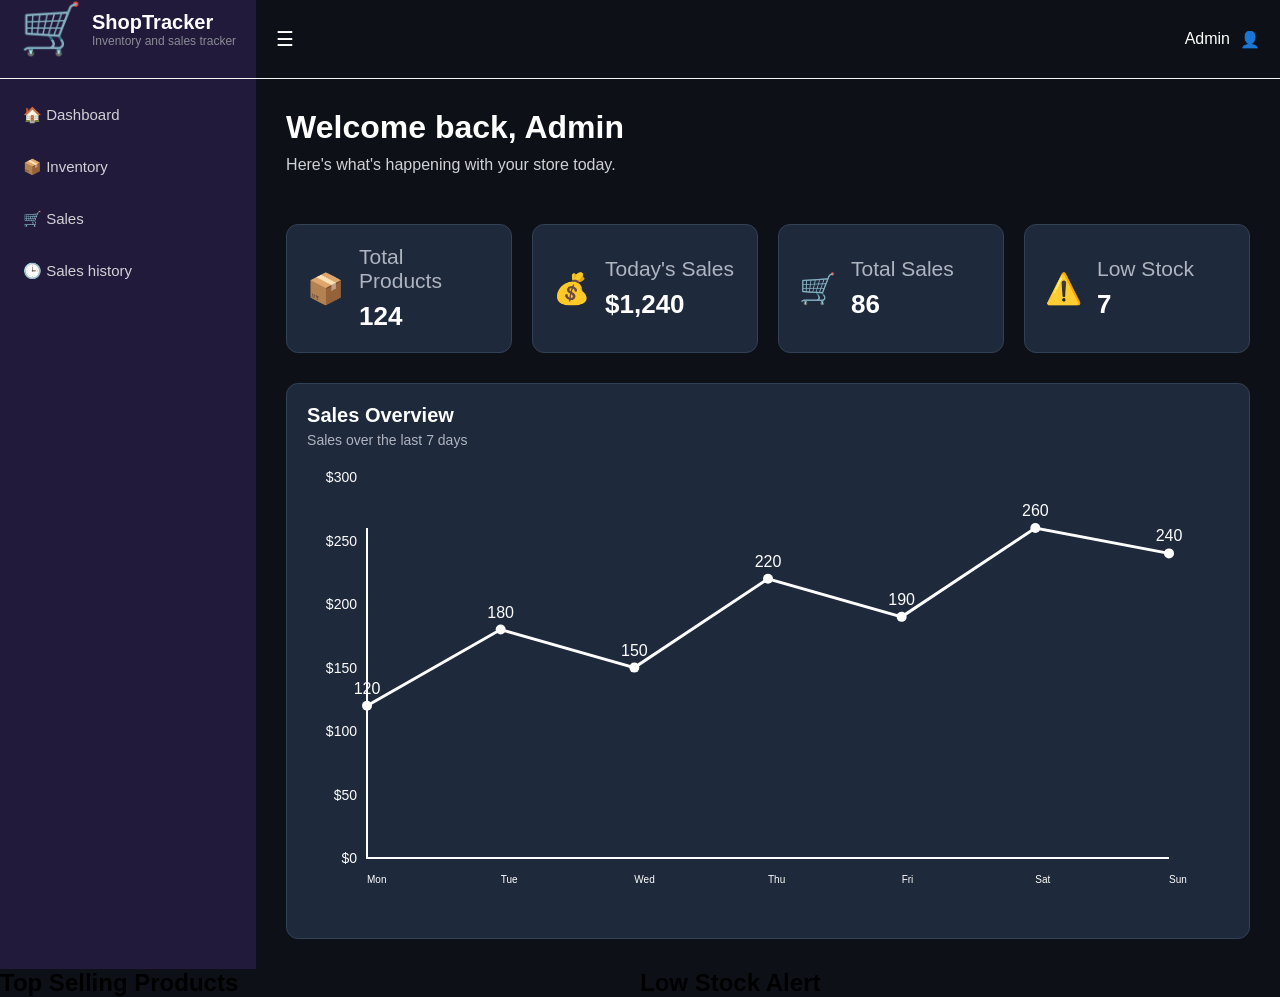
==== index.html @ bc3619af "Create axes for the graph" ====
<!doctype html>
<html lang="en">
  <head>
    <meta charset="UTF-8" />
    <meta name="viewport" content="width=device-width, initial-scale=1.0" />
    <link rel="stylesheet" href="styles.css" />
    <title>Business Tracker</title>
  </head>
  <body>
    <div class="app">
      <nav class="sidebar">
        <div class="sidebar-header">
          <span class="logo-icon">🛒</span>
          <div>
            <h2>ShopTracker</h2>
            <p class="tagline">Inventory and sales tracker</p>
          </div>
        </div>
        <ul class="nav-links">
          <li><a href="index.html">🏠 Dashboard</a></li>
          <li><a href="inventory.html"> 📦 Inventory</a></li>
          <li><a href="sales.html">🛒 Sales</a></li>
          <li><a href="history.html"> 🕒 Sales history</a></li>
        </ul>
      </nav>

      <main>
        <header class="topbar">
          <button class="menu-button">☰</button>
          <div class="user-area">
            <span>Admin</span>
            <span>👤</span>
          </div>
        </header>
        <section class="welcome">
          <h1>Welcome back, Admin</h1>
          <p>Here's what's happening with your store today.</p>
        </section>
        <section class="dashboard-cards">
          <div class="card">
            <span>📦</span>
            <div>
              <p>Total Products</p>
              <h2>124</h2>
            </div>
          </div>
          <div class="card">
            <span>💰</span>
            <div>
              <p>Today's Sales</p>
              <!-- money made from sales -->
              <h2>$1,240</h2>
            </div>
          </div>
          <div class="card">
            <span>🛒</span>
            <div>
              <p>Total Sales</p>
              <!-- no. of transactions -->
              <h2>86</h2>
            </div>
          </div>
          <div class="card">
            <span>⚠️</span>
            <div>
              <p>Low Stock</p>
              <h2>7</h2>
              <!-- no. of products running low and need to be restocked -->
            </div>
          </div>
        </section>
        <section class="sales-chart">
          <div class="chart-header">
            <h2>Sales Overview</h2>
            <p>Sales over the last 7 days</p>
          </div>
          <div class="chart-container">
            <canvas id="salesChart"></canvas>
          </div>
        </section>
      </div>
      <section class="bottom-panels">
        <div class="panel">
          <h2>Top Selling Products</h2>
          <ul class="top-products-list" id="topProductsList">

          </ul>
        </div>
        <div class="panel">
          <h2>Low Stock Alert</h2>
          <ul class="low-stock-list" id="lowStockList">

          </ul>

        </div>
      </section>
    </main>
    <script src="index.js"></script>
  </body>
</html>
---- styles.css ----
* {
  margin: 0;
  padding: 0;
  box-sizing: border-box;
}

body {
  font-family: "Segoe UI", Tahoma, Geneva, Verdana, sans-serif;
  background-color: #0d1117;
}

.logo-icon {
  font-size: 50px;
}
.sidebar-header h2 {
  font-size: 20px;
  color: #fff;
}
.sidebar-header {
  display: flex;
  align-items: center;
  gap: 10px;
  padding: 0 20px 20px 20px;
  border-bottom: 1px solid whitesmoke;
}
.sidebar {
  background-color: #211a3a;
}
.app {
  display: flex;
  min-height: 100vh;
}

.tagline {
  font-size: 12px;
  color: #8a8a95;
}
.nav-links {
  list-style-type: none;
  margin-top: 15px;
}
.nav-links li a {
  display: block;
  padding: 12px 20px;
  color: #d1d1d6;
  text-decoration: none;
  font-size: 15px;
  border-left: 3px solid transparent;
  margin-bottom: 10px;
  border-radius: 8px;
}

.nav-links li a:hover {
  background-color: #302653;
}
.topbar {
  display: flex;
  justify-content: space-between;
  padding: 0 20px;
  height: 78px;
  align-items: center;
}
.menu-button {
  background: none;
  border: none;
  color: white;
  font-size: 20px;
  cursor: pointer;
}
.user-area {
  display: flex;
  gap: 10px;
  align-items: center;
  color: white;
}
.welcome {
  color: white;
  padding: 30px;
  border-top: 1px solid whitesmoke;
}
.welcome h1 {
  font-size: 32px;
  margin-bottom: 10px;
}
.welcome p {
  color: #d1d1d6;
  font-size: 16px;
}
main {
  flex: 1;
  color: white;
}
.dashboard-cards {
  display: grid;
  grid-template-columns: repeat(4, 1fr);
  gap: 20px;
  padding: 20px 30px;
}
.card {
  background-color: #1e293b;
  border: 1px solid #334155;
  border-radius: 12px;
  padding: 20px;
  display: flex;
  align-items: center;
  gap: 15px;
  min-height: 120px;
  box-sizing: border-box;
  transition: 0.2s ease;
}

.card:hover {
  transform: translateY(-3px);
  border-color: #4f8cff;
}
.card > span {
  font-size: 30px;
}
.card p {
  margin: 0 0 8px;
  color: #aeb4c0;
  font-size: 21px;
}
.card h2 {
  margin: 0;
  color: white;
  font-size: 26px;
}
.sales-chart {
  margin: 10px 30px 30px;
  padding: 20px;
  background-color: #1e293b;
  border: 1px solid #334155;
  border-radius: 12px;
}
.chart-header h2 {
  margin: 0 0 5px;
  color: white;
  font-size: 20px;
}
.chart-header p {
  margin: 0;
  color: #aeb4c0;
  font-size: 14px;
}
.chart-container {
  width: 100%;
  height: 450px;
  margin-top: 20px;
}
#salesChart {
  width: 100%;
  height: 100%;
}
.bottom-panels {
  display: flex;
}
.panel {
  flex: 1;
}
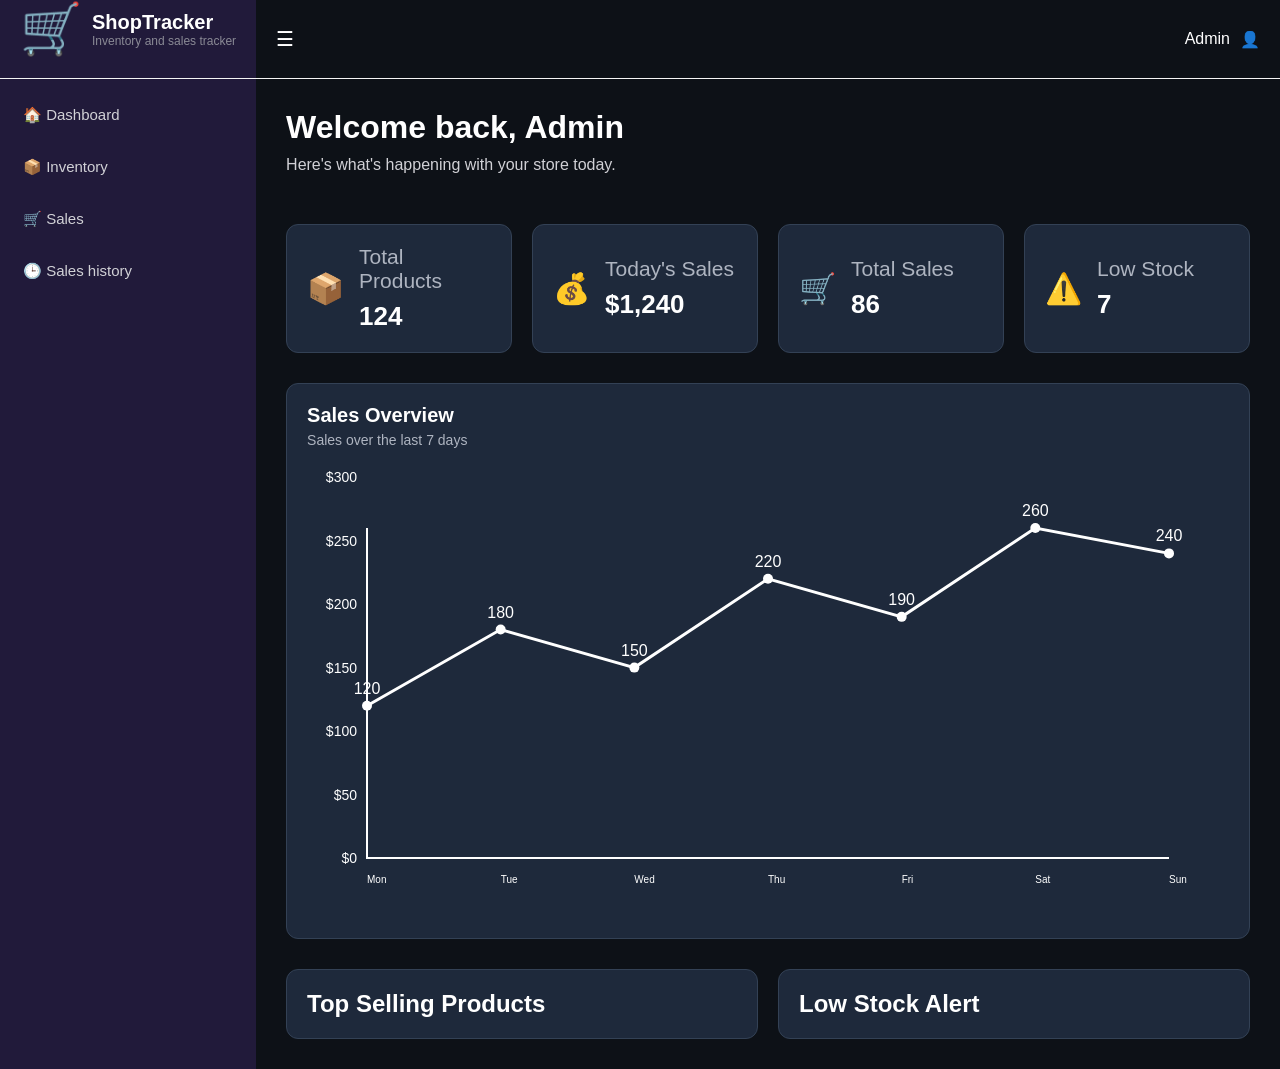
==== commit 43463eac: "Add bottom panels" ====
--- a/index.html
+++ b/index.html
@@ -78,7 +78,7 @@
             <canvas id="salesChart"></canvas>
           </div>
         </section>
-      </div>
+      
       <section class="bottom-panels">
         <div class="panel">
           <h2>Top Selling Products</h2>
@@ -94,6 +94,7 @@
 
         </div>
       </section>
+    </div>
     </main>
     <script src="index.js"></script>
   </body>
--- a/styles.css
+++ b/styles.css
@@ -154,7 +154,13 @@
 }
 .bottom-panels {
   display: flex;
+  gap: 20px;
+  margin: 10px 30px 30px;
 }
 .panel {
   flex: 1;
+  background-color: #1e293b;
+  border: 1px solid #334155;
+  border-radius: 12px;
+  padding: 20px;
 }
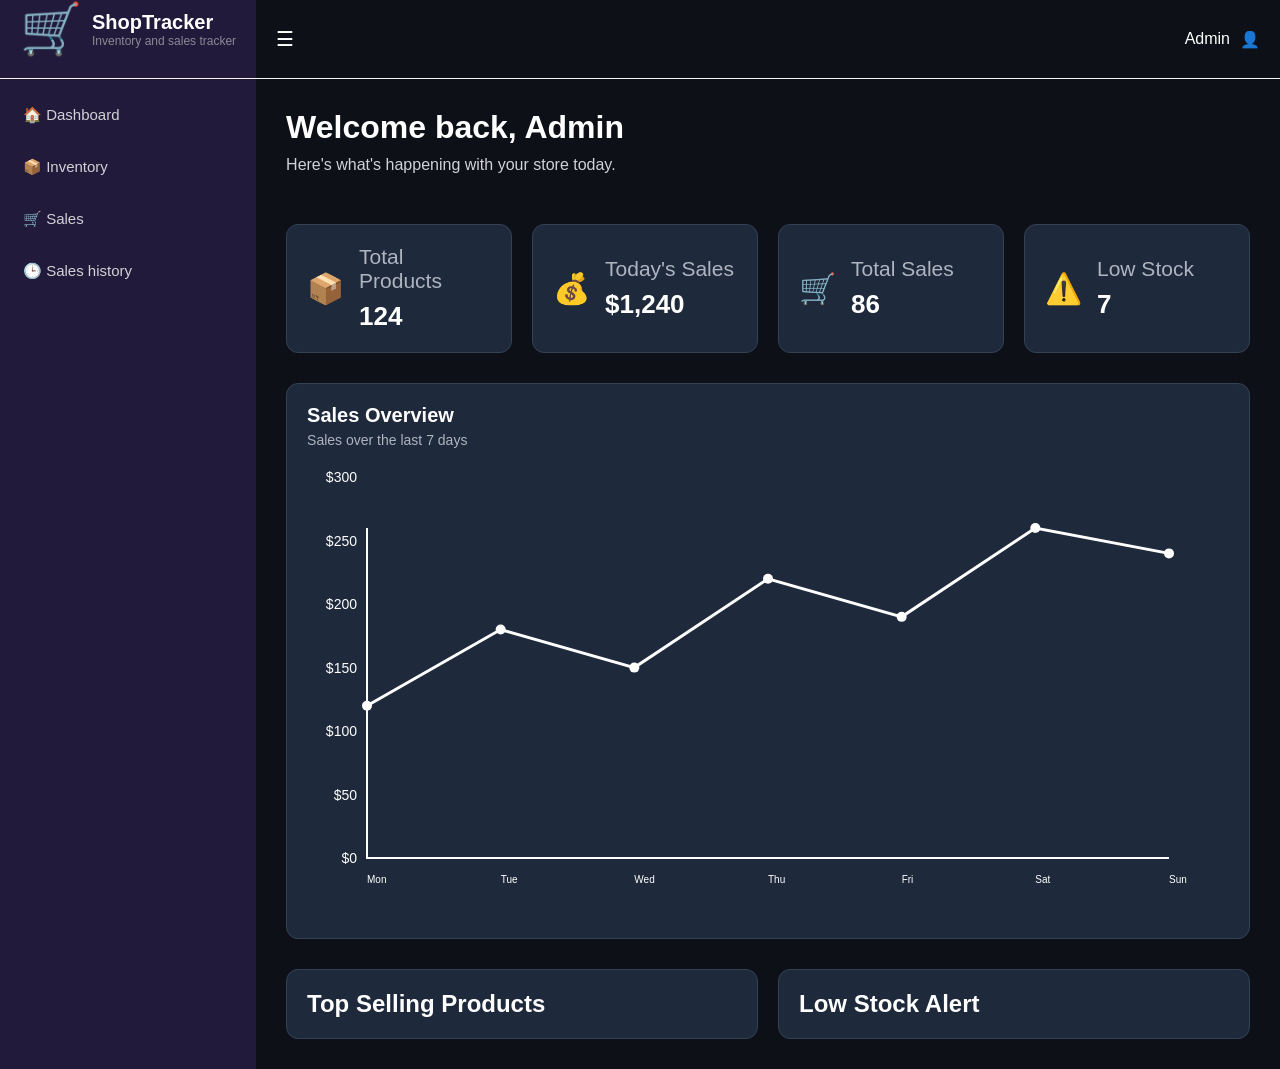
==== commit 86093487: "Update inventory.html file and link it to styles.css" ====
--- a/index.html
+++ b/index.html
@@ -7,6 +7,7 @@
     <title>Business Tracker</title>
   </head>
   <body>
+    
     <div class="app">
       <nav class="sidebar">
         <div class="sidebar-header">
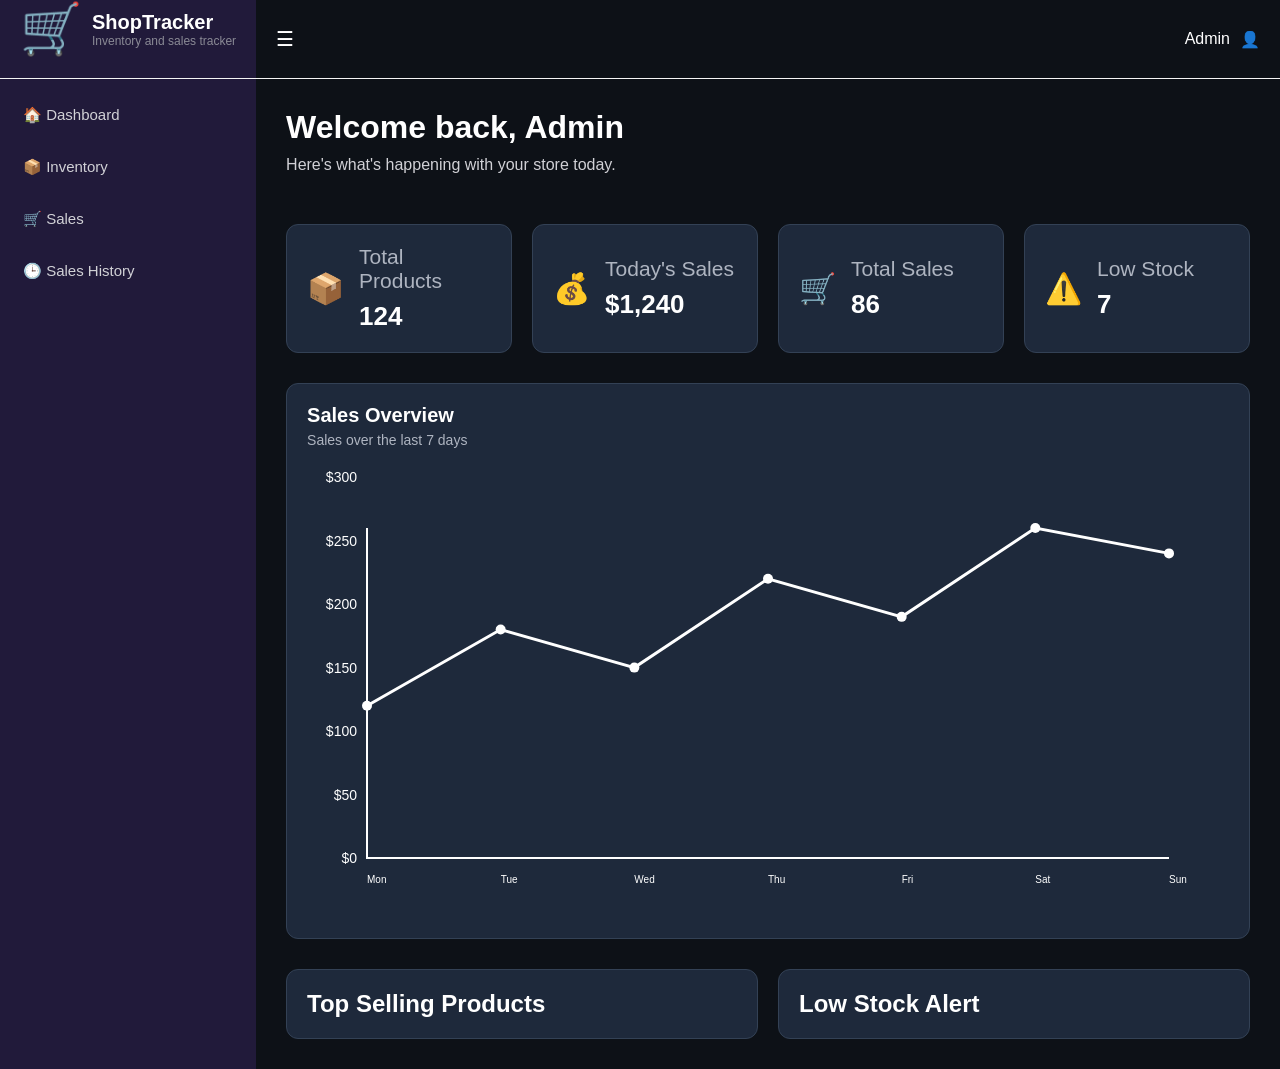
==== commit a4d2f76f: "Update history.html using Javascript" ====
--- a/index.html
+++ b/index.html
@@ -21,7 +21,7 @@
           <li><a href="index.html">🏠 Dashboard</a></li>
           <li><a href="inventory.html"> 📦 Inventory</a></li>
           <li><a href="sales.html">🛒 Sales</a></li>
-          <li><a href="history.html"> 🕒 Sales history</a></li>
+          <li><a href="history.html"> 🕒 Sales History</a></li>
         </ul>
       </nav>
 
--- a/styles.css
+++ b/styles.css
@@ -164,3 +164,231 @@
   border-radius: 12px;
   padding: 20px;
 }
+
+.add-product {
+  background-color: #211A3A;
+  padding: 25px;
+  margin: 20px 25px;
+  border-radius: 12px;
+}
+.add-product h2 {
+  color: white;
+  margin-bottom: 20px;
+}
+.add-product form {
+  display: flex;
+  flex-direction: column;
+width: 60%;
+}
+.form-group {
+  display: flex;
+  flex-direction: column;
+  margin-bottom: 15px;
+}
+
+.form-group label {
+  margin-bottom: 5px;
+}
+.form-group input {
+  
+  width: 100%;
+  box-sizing: border-box;
+  padding: 12px;
+  border: 1px solid #3b4a63;
+  border-radius: 8px;
+  background-color: #182235;
+  color: #ffffff;
+  font-size: 15px;
+  
+}
+
+.inventory-header h1 {
+  font-size: 32px;
+  margin-bottom: 5px;
+  color: #ffffff;
+}
+.inventory-header p {
+  font-size: 16px;
+  color: #a8b3c7;
+  margin-top: 0;
+}
+.inventory-header {
+  margin-left: 30px;
+}
+
+form button {
+  padding: 12px 20px;
+  border: none;
+  border-radius: 8px;
+  background-color: #5b5ce2;
+  color: white;
+  font-size: 15px;
+  font-weight: bold;
+  cursor: pointer;
+  width: 150px;
+}
+
+form button:hover {
+  background-color: #7475f0;
+}
+.product-list {
+  background-color: #211A3A;
+  padding: 25px;
+  margin: 20px 25px;
+  border-radius: 12px;
+}
+.list-header {
+  display: flex;
+  justify-content: space-between;
+  align-items: center;
+  margin-bottom: 20px;
+}
+.list-header h2 {
+  color: white;
+  margin: 0;
+}
+
+.search-bar {
+  padding: 10px 14px;
+  border: 1px solid #3b4a63;
+  border-radius: 8px;
+  background-color: #182235;
+  color: #ffffff;
+  font-size: 14px;
+  width: 220px;
+}
+.inventory-table {
+  width: 100px;
+  border-collapse: collapse;
+}
+.inventory-table th {
+  text-align: center;
+  padding: 12px;
+  color: #a8b3c7;
+  font-size: 13px;
+  text-transform: uppercase;
+  border-bottom: 1px solid #2a3550;
+}
+.inventory-table td {
+  padding: 12px;
+  color: #ffffff;
+  font-size: 12px;
+  border-bottom: 1px solid #2a3550;
+}
+.status {
+  padding: 5px 10px;
+  border-radius: 20px;
+  font-size: 12px;
+  font-weight: bold;
+}
+.in-stock {
+  background-color: rgba(76, 217, 100, 0.15);
+  color: #4cd964;
+}
+.low-stock {
+  background-color: rgba(255, 159, 10, 0.15);
+  color: #ff9f0a;
+}
+.out-of-stock {
+  background-color: rgba(255, 69, 58, 0.15);
+  color: #ff453a;
+}
+.action-btn {
+  padding: 6px 12px;
+  border: none;
+  border-radius: 6px;
+  font-size: 13px;
+  cursor: pointer;
+  margin-right: 6px;
+}
+.edit-btn {
+  background-color: #5b5ce2;
+  color: white;
+}
+.edit-btn:hover {
+background-color: #7475f0;
+}
+.delete-btn {
+  background-color: #3b4a63;
+  color: white;
+}
+.delete-btn:hover {
+  background-color: #ff453a;
+}
+
+.sales-layout {
+  display: flex;
+  gap: 25px;
+  margin: 20px 25px;
+}
+.new-sale {
+  background-color: #211A3A;
+  padding: 25px;
+  border-radius: 12px;
+  width: 35%;
+}
+.new-sale h2 {
+  color: white;
+  margin-bottom: 20px;
+}
+.new-sale form {
+  display: flex;
+  flex-direction: column;
+}
+.form-group select {
+  width: 100%;
+  box-sizing: border-box;
+  padding: 12px;
+  border: 1px solid #3b4a63; 
+  border-radius: 8px;
+  background-color: #182235;
+  color: #ffffff;
+  font-size: 15px;
+}
+.add-to-cart-button {
+  padding: 12px 20px;
+  border: none;
+  border-radius: 8px;
+  background-color: #5b5ce2;
+  color: white;
+  font-size: 15px;
+  font-weight: bold;
+  cursor: pointer;
+  width: 100%;
+  margin-top: 5px;
+}
+.add-to-cart-button:hover {
+  background-color: #7475f0;
+}
+.cart {
+  background-color: #211A3A;
+  padding: 25px;
+  border-radius: 12px;
+  flex: 1;
+}
+.cart h2 {
+  color: white;
+  margin-bottom: 20px;
+
+}
+.cart-total {
+  display: flex;
+  justify-content: space-between;
+  color: white;
+  font-size: 18px;
+  font-weight: bold;
+  margin: 20px 0;
+  padding-top: 15px;
+  border-top: 1px solid #3b4a63;
+}
+.complete-sale-btn {
+  width: 100%;
+  padding: 14px;
+  border: none;
+  border-radius: 8px;
+  background-color: #4cd964;
+  color: #10241a;
+  font-size: 16px;
+  font-weight: bold;
+  cursor: pointer;
+}
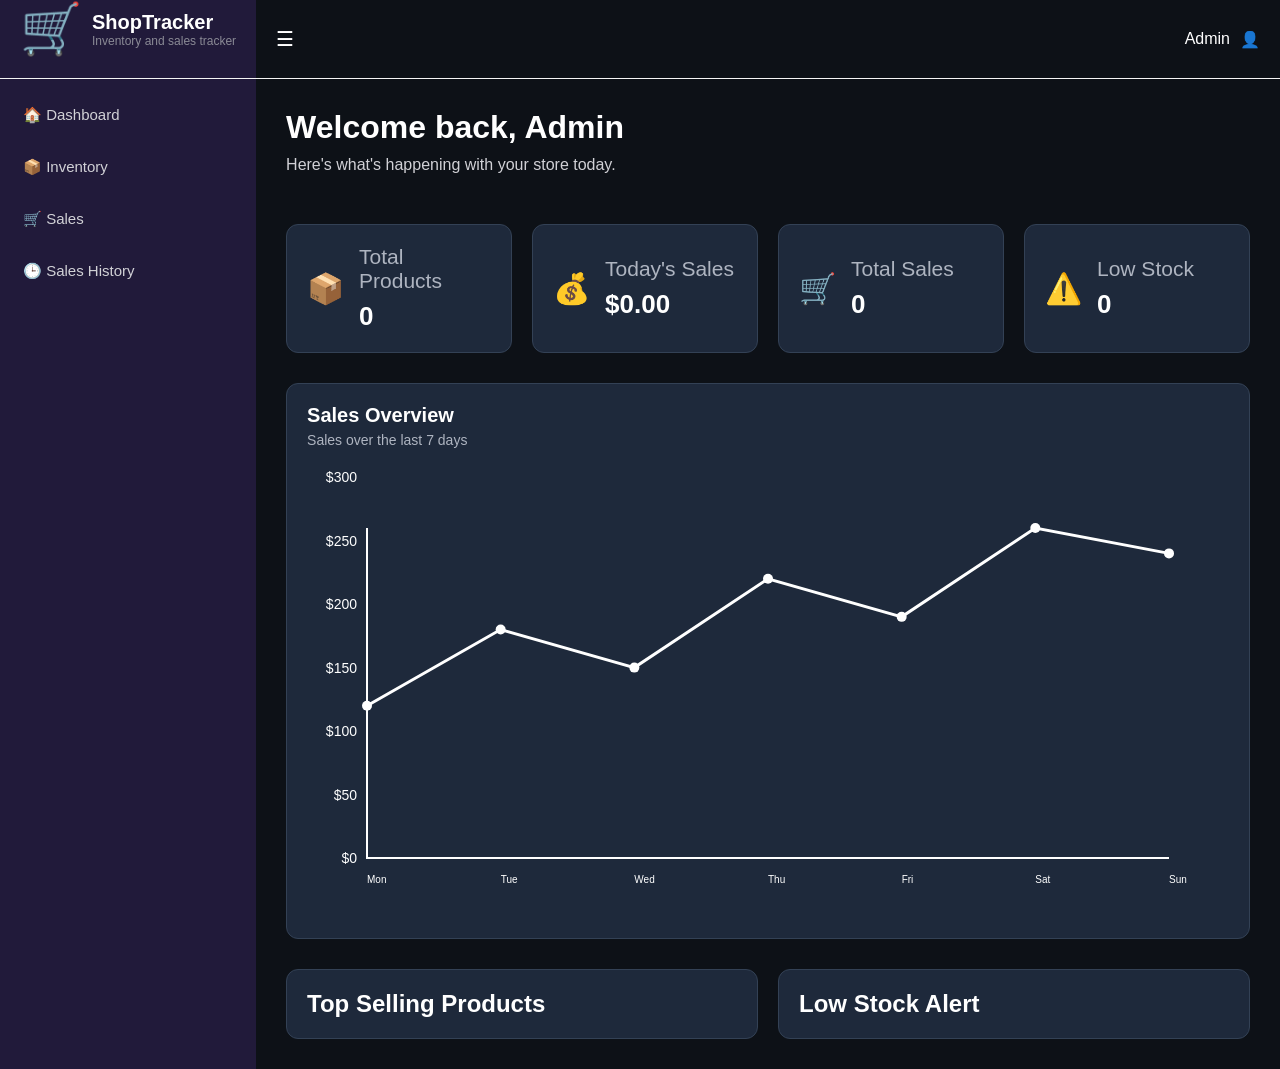
==== commit 2962e138: "Connect dashboards to real data from localStorage" ====
--- a/index.html
+++ b/index.html
@@ -42,7 +42,7 @@
             <span>📦</span>
             <div>
               <p>Total Products</p>
-              <h2>124</h2>
+              <h2 class="stat-total-products">124</h2>
             </div>
           </div>
           <div class="card">
@@ -50,7 +50,7 @@
             <div>
               <p>Today's Sales</p>
               <!-- money made from sales -->
-              <h2>$1,240</h2>
+              <h2 class="stat-today-sales">$1,240</h2>
             </div>
           </div>
           <div class="card">
@@ -58,14 +58,14 @@
             <div>
               <p>Total Sales</p>
               <!-- no. of transactions -->
-              <h2>86</h2>
+              <h2 class="stat-total-sales">86</h2>
             </div>
           </div>
           <div class="card">
             <span>⚠️</span>
             <div>
               <p>Low Stock</p>
-              <h2>7</h2>
+              <h2 class="stat-low-stock">7</h2>
               <!-- no. of products running low and need to be restocked -->
             </div>
           </div>
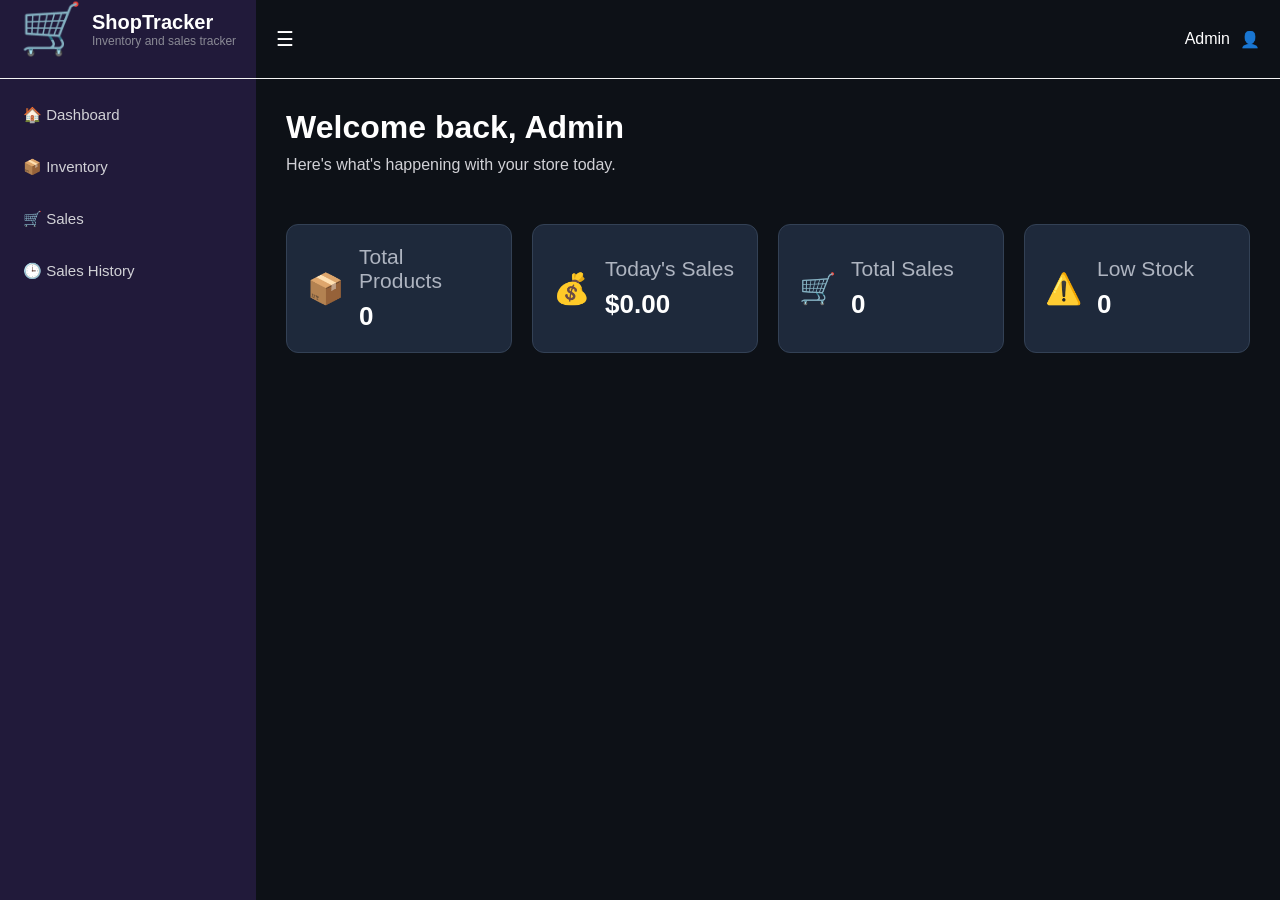
==== commit 904544ae: "Remove graph from dashboard" ====
--- a/index.html
+++ b/index.html
@@ -70,30 +70,17 @@
             </div>
           </div>
         </section>
-        <section class="sales-chart">
-          <div class="chart-header">
-            <h2>Sales Overview</h2>
-            <p>Sales over the last 7 days</p>
+        <section class="dashboard-lower">
+          <div class="banner-card">
+            <img src="" alt="">
+
           </div>
-          <div class="chart-container">
-            <canvas id="salesChart"></canvas>
+          <div>
+            
           </div>
-        </section>
+          
       
-      <section class="bottom-panels">
-        <div class="panel">
-          <h2>Top Selling Products</h2>
-          <ul class="top-products-list" id="topProductsList">
-
-          </ul>
-        </div>
-        <div class="panel">
-          <h2>Low Stock Alert</h2>
-          <ul class="low-stock-list" id="lowStockList">
-
-          </ul>
-
-        </div>
+      
       </section>
     </div>
     </main>
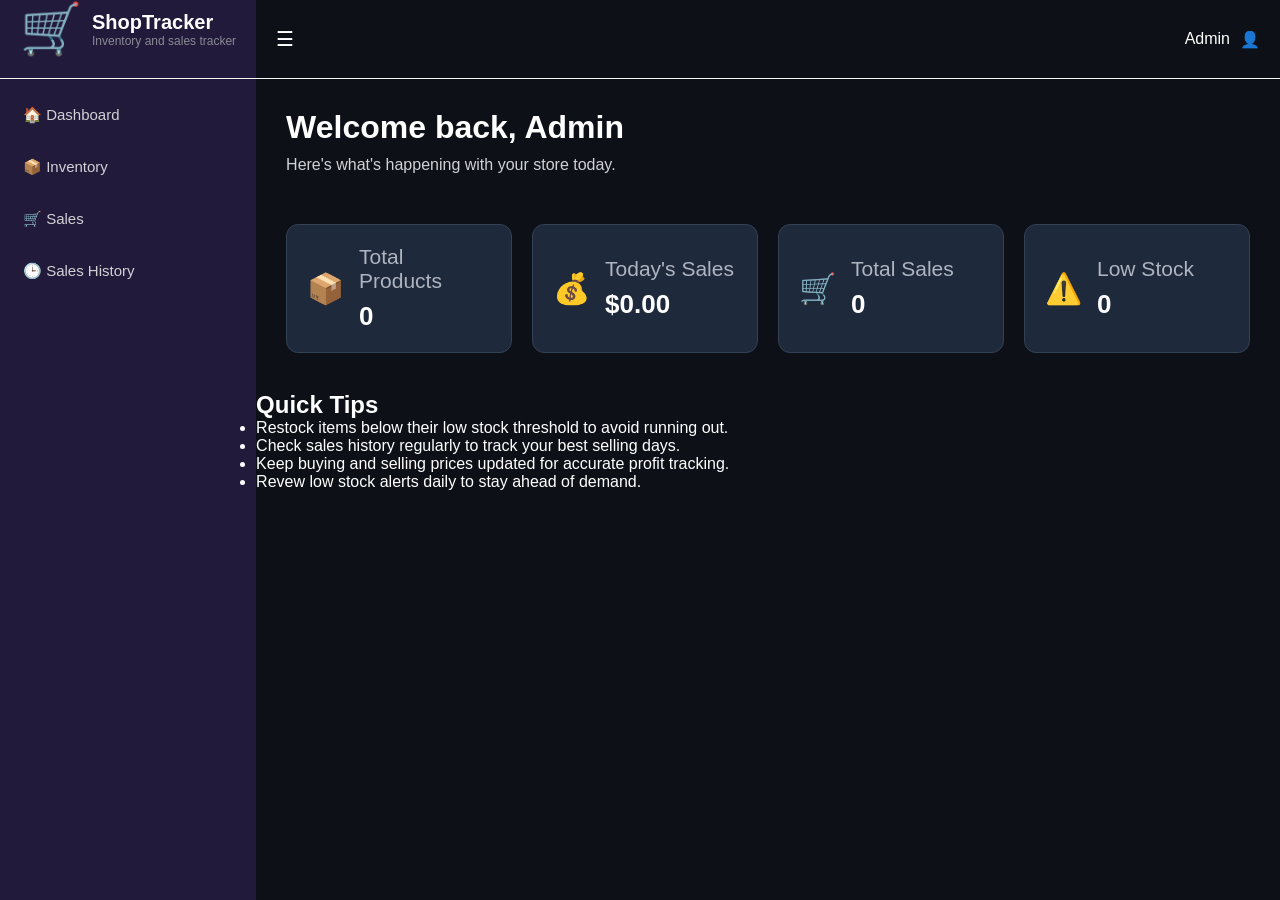
==== commit 3745e53c: "Add images folder" ====
--- a/index.html
+++ b/index.html
@@ -75,8 +75,15 @@
             <img src="" alt="">
 
           </div>
-          <div>
-            
+          <div class="tips-card">
+            <h2>Quick Tips</h2>
+            <ul>
+              <li>Restock items below their low stock threshold to avoid running out.</li>
+              <li>Check sales history regularly to track your best selling days.</li>
+              <li>Keep buying and selling prices updated for accurate profit tracking.</li>
+              <li>Revew low stock alerts daily to stay ahead of demand.</li>
+            </ul>
+
           </div>
           
       
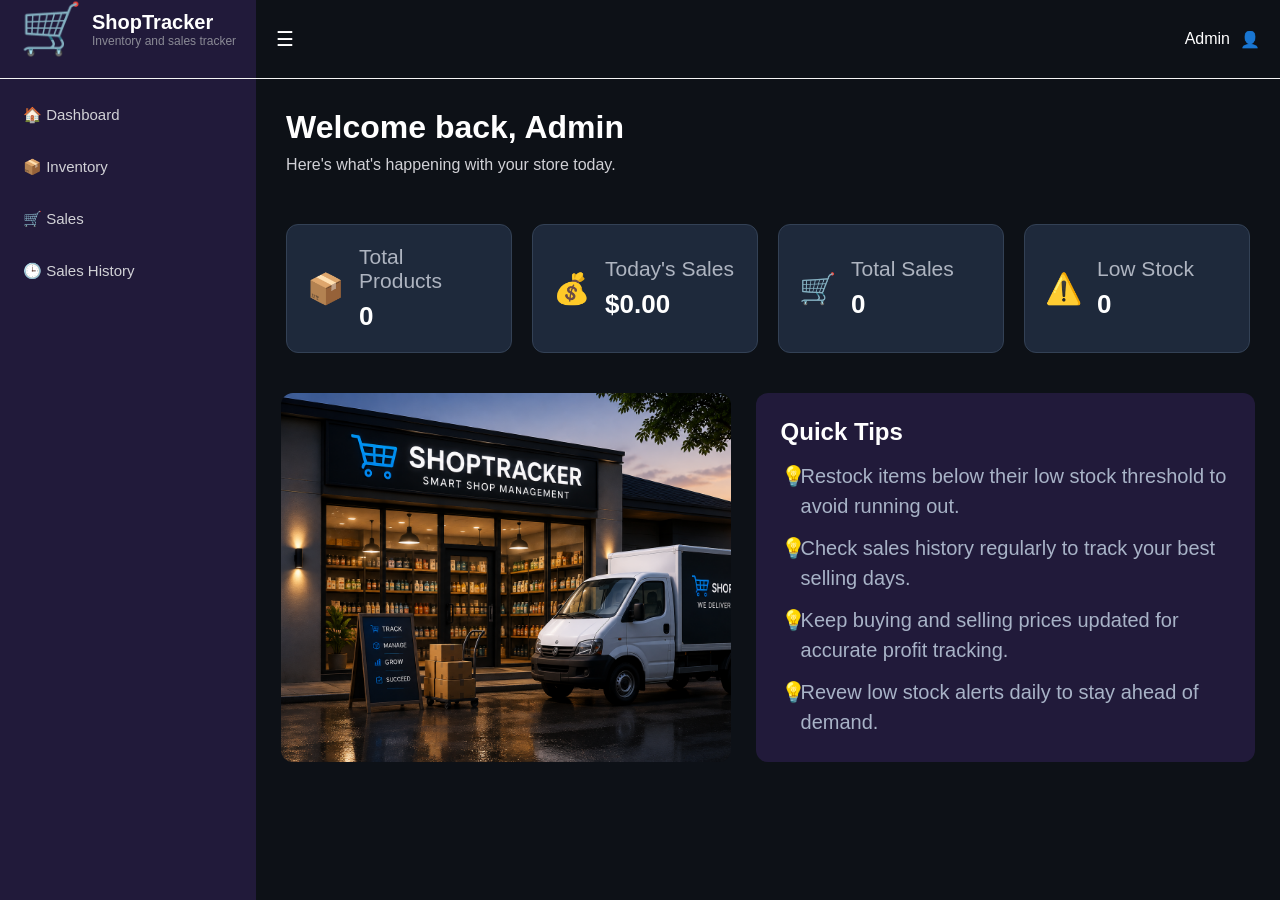
==== commit c3c2df90: "Add image and quick tips form on dashboard" ====
--- a/index.html
+++ b/index.html
@@ -72,12 +72,12 @@
         </section>
         <section class="dashboard-lower">
           <div class="banner-card">
-            <img src="" alt="">
+            <img id="banner-image" src="images/shop.png" alt="shop">
 
           </div>
           <div class="tips-card">
             <h2>Quick Tips</h2>
-            <ul>
+            <ul class="tips-list">
               <li>Restock items below their low stock threshold to avoid running out.</li>
               <li>Check sales history regularly to track your best selling days.</li>
               <li>Keep buying and selling prices updated for accurate profit tracking.</li>
--- a/styles.css
+++ b/styles.css
@@ -126,43 +126,52 @@
   color: white;
   font-size: 26px;
 }
-.sales-chart {
-  margin: 10px 30px 30px;
-  padding: 20px;
-  background-color: #1e293b;
-  border: 1px solid #334155;
-  border-radius: 12px;
-}
-.chart-header h2 {
-  margin: 0 0 5px;
-  color: white;
-  font-size: 20px;
-}
-.chart-header p {
-  margin: 0;
-  color: #aeb4c0;
-  font-size: 14px;
-}
-.chart-container {
-  width: 100%;
-  height: 450px;
-  margin-top: 20px;
-}
-#salesChart {
+#banner-image {
   width: 100%;
   height: 100%;
-}
-.bottom-panels {
-  display: flex;
-  gap: 20px;
-  margin: 10px 30px 30px;
-}
-.panel {
+  object-fit: cover;
+  display: block;
+}
+.dashboard-lower {
+  display: flex;
+  gap: 25px;
+  margin: 20px 25px;
+}
+.banner-card {
+  background-color: #211A3A;
+  border-radius: 12px;
+  overflow: hidden;
   flex: 1;
-  background-color: #1e293b;
-  border: 1px solid #334155;
-  border-radius: 12px;
-  padding: 20px;
+}
+.tips-card {
+  background-color: #211A3A;
+  padding: 25px;
+  border-radius: 12px;
+  flex: 1;
+}
+.tips-card h2 {
+color: white;
+margin-bottom: 15px;
+}
+.tips-list {
+list-style: none;
+padding: 0;
+margin: 0;
+display: flex;
+flex-direction: column;
+gap: 12px;
+}
+.tips-list li {
+  color: #a8b3c7;
+  font-size: 20px;
+  padding-left:20px ;
+  position: relative;
+  line-height: 1.5;
+}
+.tips-list li::before {
+  content: "💡";
+  position: absolute;
+  left: 0;
 }
 
 .add-product {
